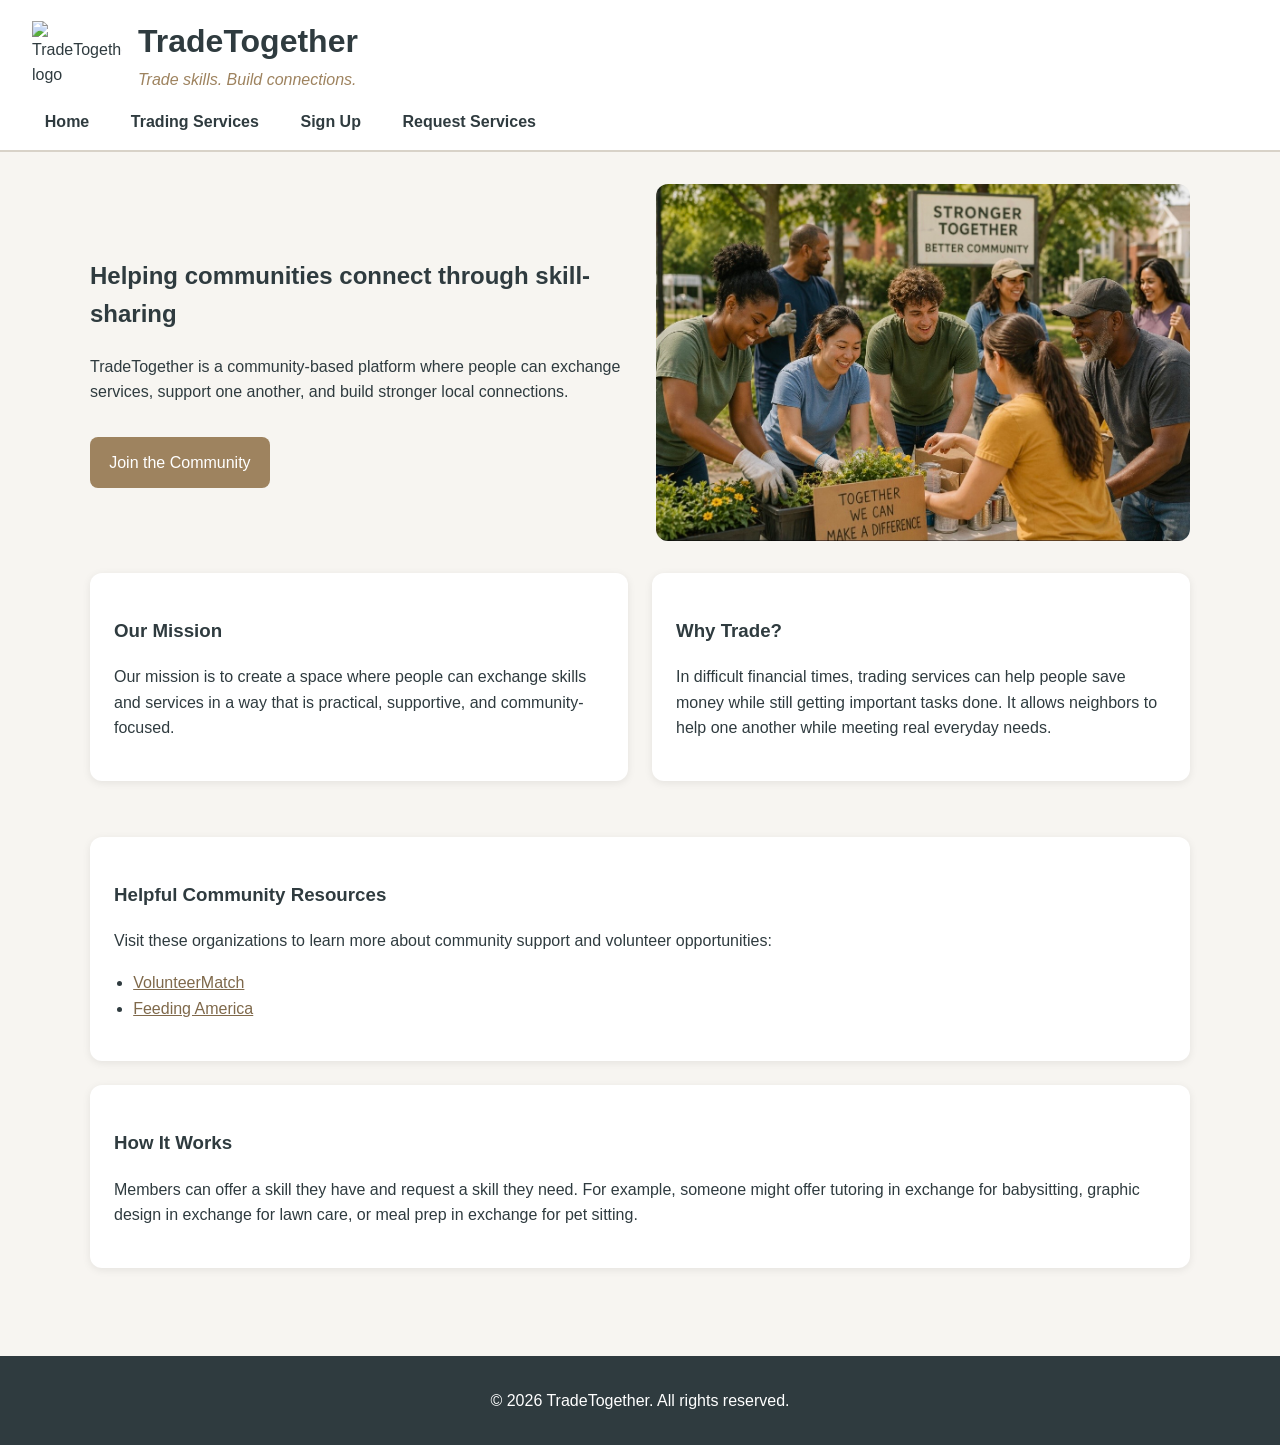
==== index.html @ 8ad6f19e "Add files via upload" ====
<!DOCTYPE html>
<html lang="en">
<head>
    <meta charset="utf-8">
    <meta name="viewport" content="width=device-width, initial-scale=1.0">
    <title>TradeTogether | Home</title>
    <link rel="stylesheet" href="tradetogether.css">
</head>
<body>
    <header>
        <div class="logo-container">
         
            <img src="TradeLogo.png" alt="TradeTogether logo" class="logo">

            <div>
                <h1>TradeTogether</h1>
                <p class="tagline">Trade skills. Build connections.</p>
            </div>
        </div>

        <nav>
            <ul>
                <li><a href="index.html">Home</a></li>
                <li><a href="services.html">Trading Services</a></li>
                <li><a href="signup.html">Sign Up</a></li>
				<li><a href="post.html">Request Services</a></li>
            </ul>
        </nav>
    </header>

    <main>
        <section class="hero">
            <div class="hero-text">
                <h2>Helping communities connect through skill-sharing</h2>
                <p>
                    TradeTogether is a community-based platform where people can exchange
                    services, support one another, and build stronger local connections.
                </p>
                <a href="signup.html" class="button">Join the Community</a>
            </div>

            <div class="hero-image">
               
                <img src="index-image.jpg" alt="Community members working together">
            </div>
        </section>

        <section class="info-grid">
            <article class="card">
                <h3>Our Mission</h3>
                <p>
                    Our mission is to create a space where people can exchange skills and services
                    in a way that is practical, supportive, and community-focused.
                </p>
            </article>

            <article class="card">
                <h3>Why Trade?</h3>
                <p>
                    In difficult financial times, trading services can help people save money
                    while still getting important tasks done. It allows neighbors to help one
                    another while meeting real everyday needs.
                </p>
            </article>
        </section>

        <section class="resources">
            <h3>Helpful Community Resources</h3>
            <p>Visit these organizations to learn more about community support and volunteer opportunities:</p>
            <ul>
                <li><a href="https://www.volunteermatch.org" target="_blank">VolunteerMatch</a></li>
                <li><a href="https://www.feedingamerica.org" target="_blank">Feeding America</a></li>
            </ul>
        </section>

        <section class="home-extra">
            <h3>How It Works</h3>
            <p>
                Members can offer a skill they have and request a skill they need. For example,
                someone might offer tutoring in exchange for babysitting, graphic design in exchange
                for lawn care, or meal prep in exchange for pet sitting.
            </p>

           
        </section>
    </main>

    <footer>
        <p>&copy; 2026 TradeTogether. All rights reserved.</p>
    </footer>
</body>
</html>
---- tradetogether.css ----
* {
    box-sizing: border-box;
}

body {
    margin: 0;
    font-family: Arial, Helvetica, sans-serif;
    line-height: 1.6;
    background-color: #f7f5f1;
    color: #2f3b3f;
}

header {
    background-color: #ffffff;
    border-bottom: 2px solid #d8d2c8;
    padding: 1rem 2rem;
}

.logo-container {
    display: flex;
    align-items: center;
    gap: 1rem;
    margin-bottom: 1rem;
}

.logo {
    width: 90px;
    height: auto;
}

h1 {
    margin: 0;
    font-size: 2rem;
    color: #2f3b3f;
}

.tagline {
    margin: 0;
    color: #9e835f;
    font-style: italic;
}

nav ul {
    list-style-type: none;
    display: flex;
    gap: 1rem;
    padding: 0;
    margin: 0;
    flex-wrap: wrap;
}

nav a {
    text-decoration: none;
    color: #2f3b3f;
    font-weight: bold;
    padding: 0.5rem 0.8rem;
    border-radius: 6px;
}

nav a:hover,
nav a:focus {
    background-color: #d8d2c8;
}

main {
    width: 90%;
    max-width: 1100px;
    margin: auto;
    padding: 2rem 0;
}

.hero {
    display: flex;
    gap: 2rem;
    align-items: center;
    margin-bottom: 2rem;
    flex-wrap: wrap;
}

.hero-text {
    flex: 1 1 320px;
}

.hero-image {
    flex: 1 1 320px;
}

.hero-image img,
.feature-image {
    width: 100%;
    height: auto;
    border-radius: 12px;
    display: block;
}

.button {
    display: inline-block;
    background-color: #9e835f;
    color: white;
    padding: 0.8rem 1.2rem;
    text-decoration: none;
    border: none;
    border-radius: 8px;
    cursor: pointer;
    font-size: 1rem;
    margin-top: 1rem;
}

.button:hover,
.button:focus {
    background-color: #7f694b;
}

.info-grid {
    display: grid;
    grid-template-columns: repeat(2, 1fr);
    gap: 1.5rem;
    margin-bottom: 2rem;
}

.card,
.resources,
.home-extra,
.table-section,
.form-section,
.page-banner,
.services-image-section {
    background-color: #ffffff;
    padding: 1.5rem;
    border-radius: 12px;
    margin-bottom: 1.5rem;
    box-shadow: 0 2px 8px rgba(0, 0, 0, 0.08);
}

.resources ul {
    padding-left: 1.2rem;
}

.resources a {
    color: #7f694b;
}

table {
    width: 100%;
    border-collapse: collapse;
    margin-top: 1rem;
}

caption {
    font-weight: bold;
    margin-bottom: 0.8rem;
}

th,
td {
    border: 1px solid #cfc7bb;
    padding: 0.9rem;
    text-align: left;
}

th {
    background-color: #e7e1d8;
}

.form-group {
    margin-bottom: 1rem;
}

label {
    display: block;
    font-weight: bold;
    margin-bottom: 0.4rem;
}

input,
select,
textarea {
    width: 100%;
    padding: 0.75rem;
    border: 1px solid #bfb7aa;
    border-radius: 6px;
    font-size: 1rem;
}

.confirmation {
    margin-top: 1rem;
    font-weight: bold;
    color: #2e6b3f;
}

footer {
    text-align: center;
    padding: 1rem;
    background-color: #2f3b3f;
    color: white;
    margin-top: 2rem;
}

@media (max-width: 768px) {
    .logo-container {
        flex-direction: column;
        text-align: center;
    }

    nav ul {
        flex-direction: column;
        align-items: center;
    }

    .info-grid {
        grid-template-columns: 1fr;
    }

    .hero {
        flex-direction: column;
    }

    h1 {
        font-size: 1.7rem;
    }
}



.feature-image {
    width: 60%;
    max-width: 500px;
    height: auto;
    display: block;
    margin: 0 auto;
    border-radius: 12px;
}

.page-banner img {
	margin: 1rem auto;
}

.page-banner {
    text-align: center;
}

.page-banner p {
    max-width: 700px;
    margin: 1rem auto 0 auto;
}

.feature-image {
    width: 60%;
    max-width: 500px;
    height: auto;
    display: block;
    margin: 1rem auto;
    border-radius: 12px;
}
.banner-image img {
    width: 100%;
    height: auto;
    display: block;
}
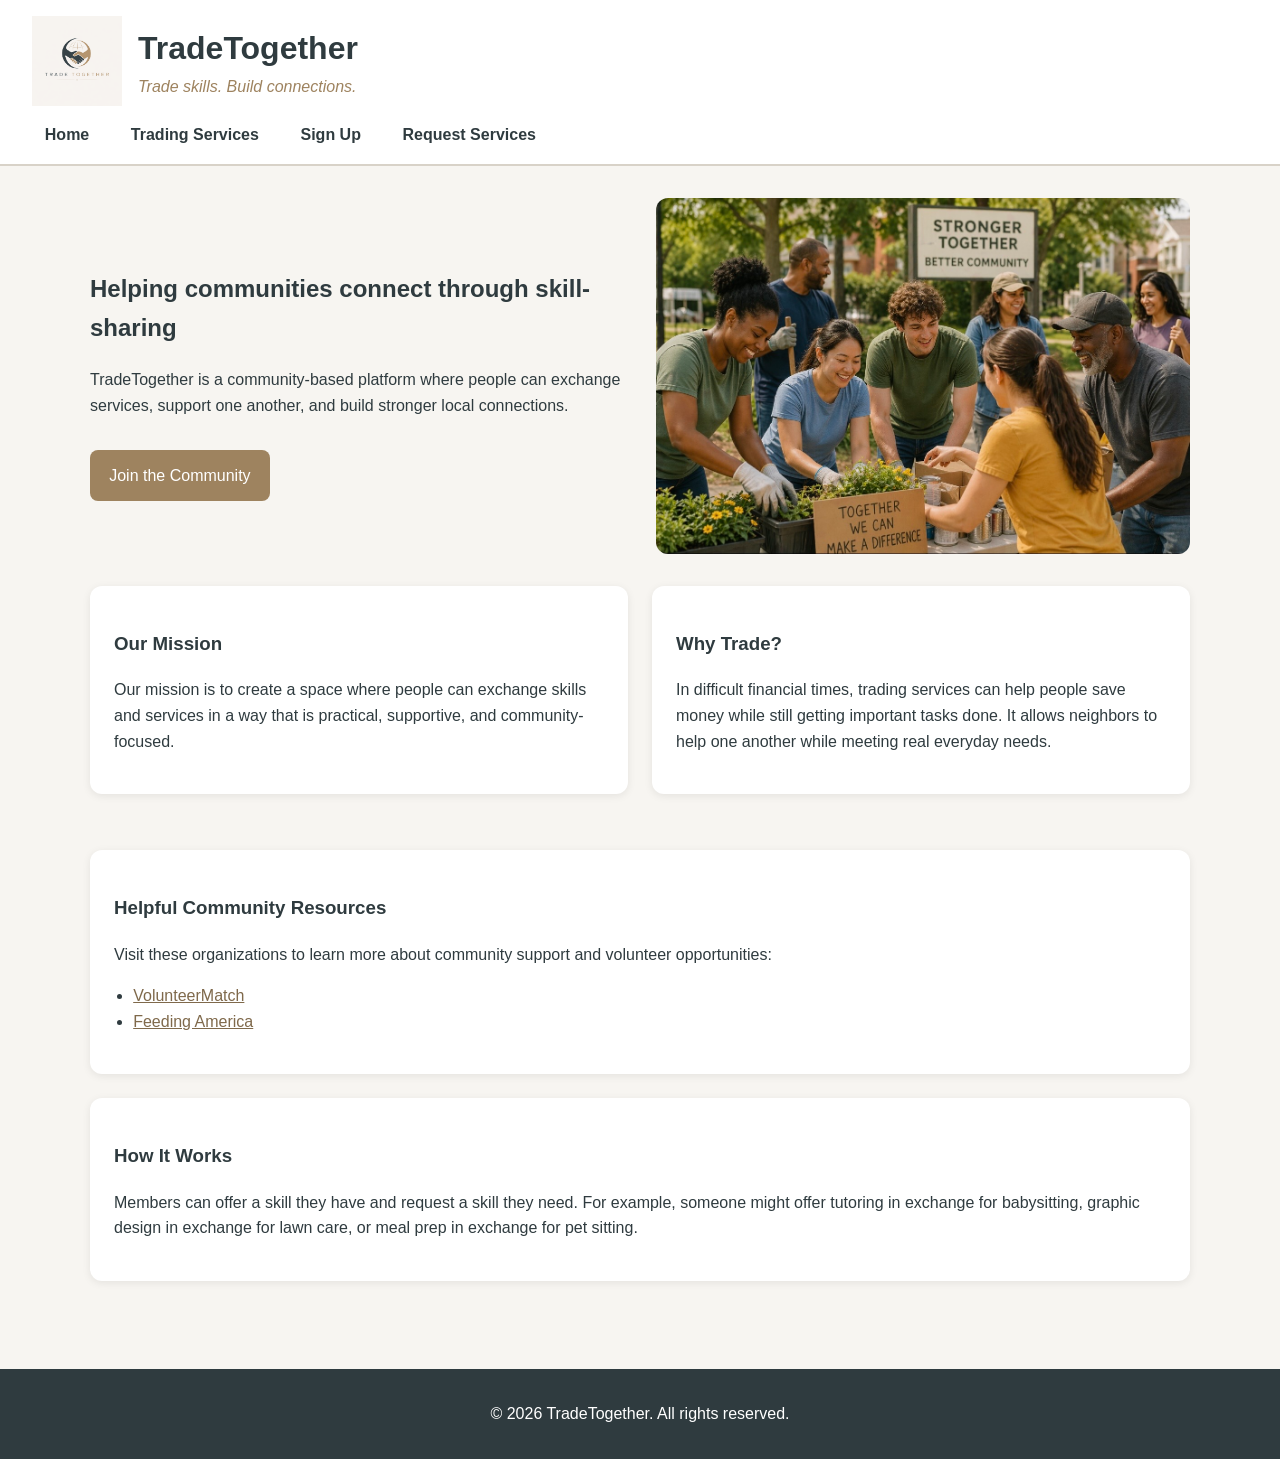
==== commit a2cbe9da: "Update index.html" ====
--- a/index.html
+++ b/index.html
@@ -10,7 +10,7 @@
     <header>
         <div class="logo-container">
          
-            <img src="TradeLogo.png" alt="TradeTogether logo" class="logo">
+            <img src="TradeLogo.PNG" alt="TradeTogether logo" class="logo">
 
             <div>
                 <h1>TradeTogether</h1>
